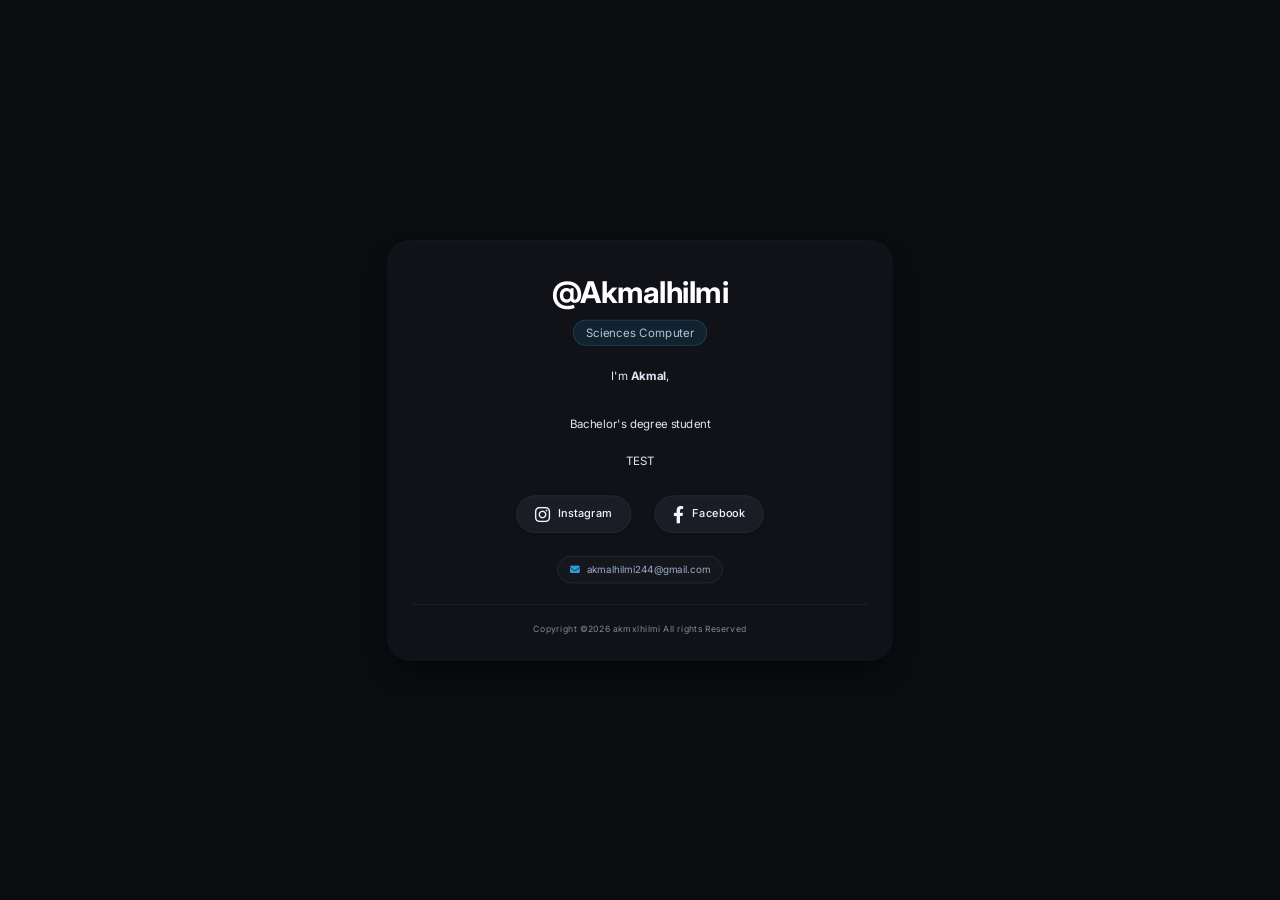
==== index.html @ 811569cd "div formatting" ====
<!DOCTYPE html>
<html lang="en">
<head>
  <meta charset="UTF-8">
  <meta name="viewport" content="width=device-width, initial-scale=1.0, viewport-fit=cover">
  <meta name="description" content="Akmalhilmi — personal introduction website. Futuristic minimalist design.">
  <title>Akmalhilmi | intro</title>
  <!-- Google Fonts + modern font stack -->
  <link href="https://fonts.googleapis.com/css2?family=Inter:opsz,wght@14..32,300;14..32,400;14..32,500;14..32,600;14..32,700&display=swap" rel="stylesheet">
  <!-- Font Awesome 6 (brand icons) -->
  <link rel="stylesheet" href="https://cdnjs.cloudflare.com/ajax/libs/font-awesome/6.0.0-beta3/css/all.min.css">
  <!-- external stylesheet -->
  <link rel="stylesheet" href="style.css">
</head>
<body>
  <main class="wrapper">
    <div class="intro-card">
      <!-- name and tagline -->
      <h1 class="fullname">@Akmalhilmi</h1>
      <p class="tagline">Sciences Computer</p>
      
      <!-- introduction bio (personal & authentic) -->
      <div class="bio">
        <p>
          I'm <strong>Akmal</strong>,
        </p>
        <p class="second-paragraph">
          <br> Bachelor's degree student<br>
          <br> TEST
        </p>
      </div>
      
      <!-- social logos: Instagram + Facebook (exact required links) -->
      <div class="social-links" aria-label="Social media profiles">
        <!-- Instagram logo -> https://www.instagram.com/akmxlhilmi/ -->
        <a href="https://www.instagram.com/akmxlhilmi/" 
           target="_blank" 
           rel="noopener noreferrer" 
           class="social-icon instagram-icon" 
           aria-label="Instagram profile (opens new tab)">
          <i class="fab fa-instagram"></i>
          <span class="icon-label">Instagram</span>
        </a>
        
        <!-- Facebook logo -> https://www.facebook.com/MuhdAkm4/ -->
        <a href="https://www.facebook.com/MuhdAkm4/" 
           target="_blank" 
           rel="noopener noreferrer" 
           class="social-icon facebook-icon" 
           aria-label="Facebook profile (opens new tab)">
          <i class="fab fa-facebook-f"></i>
          <span class="icon-label">Facebook</span>
        </a>
      </div>

      <!-- <div class="quick-links" aria-label="Website pages">
        <a href="calendar.html"
           class="page-link calendar-link"
           aria-label="Open shared calendar">
          <i class="fas fa-calendar-alt"></i>
          <span class="icon-label">Open Calendar</span>
        </a>
      </div> -->
      
      <!-- subtle email hint (optional, adds realism) -->
      <div class="contact-note">
        <i class="fas fa-envelope"></i>
        <span>akmalhilmi244@gmail.com</span>
      </div>
      
      <!-- footer / signature line with futuristic vibe -->
      <div class="footer-note">
        <span>Copyright ©2026 akmxlhilmi All rights Reserved</span>
      </div>
    </div>
  </main>
</body>
</html>
---- style.css ----
/* ----------------------------------------------
   RESET & GLOBAL (futuristic minimalist)
   no gradients — only solid colors, clean edges
---------------------------------------------- */
* {
  margin: 0;
  padding: 0;
  box-sizing: border-box;
}

body {
  background: #0b0c10;        /* deep dark solid background */
  font-family: 'Inter', system-ui, -apple-system, 'Segoe UI', Roboto, sans-serif;
  color: #eef4ff;
  line-height: 1.5;
  min-height: 100vh;
  height: 100vh;
  display: flex;
  align-items: center;
  justify-content: center;
  padding: 1.5rem;
  overflow: hidden;
}

.wrapper {
  width: 100%;
  max-width: 700px;
  margin: 0 auto;
  transform: scale(0.72);
  transform-origin: center center;
}

/* intro card – solid, sharp, minimalistic with subtle futuristic border */
.intro-card {
  background: #111217;          /* solid dark card, no gradient */
  border-radius: 2rem;
  padding: 2.5rem 2rem 2.2rem;
  text-align: center;
  box-shadow: 0 20px 35px -12px rgba(0, 0, 0, 0.6), 0 0 0 1px rgba(45, 156, 219, 0.12);
  transition: transform 0.2s ease, box-shadow 0.2s ease;
}

.intro-card:hover {
  transform: translateY(-4px);
  box-shadow: 0 28px 40px -14px rgba(0, 0, 0, 0.7), 0 0 0 1px rgba(45, 156, 219, 0.25);
}

/* avatar (initials) – clean, solid accent */
.avatar {
  width: 80px;
  height: 80px;
  background: #2d9cdb;         /* solid electric blue, no gradient */
  border-radius: 50%;
  display: flex;
  align-items: center;
  justify-content: center;
  margin: 0 auto 1.5rem auto;
  box-shadow: 0 8px 16px -6px rgba(0, 0, 0, 0.3);
  transition: all 0.2s;
}

.avatar span {
  font-size: 2.2rem;
  font-weight: 600;
  letter-spacing: 1px;
  color: #ffffff;
  text-shadow: none;
}

.avatar:hover {
  background: #3b8fc2;
  transform: scale(0.98);
}

/* name styling – crisp, modern */
.fullname {
  font-size: 2.6rem;
  font-weight: 700;
  text-align: center;
  letter-spacing: -0.02em;
  margin-bottom: 0.5rem;
  color: #ffffff;
  word-break: keep-all;
}

.tagline {
  text-align: center;
  font-size: 1rem;
  font-weight: 400;
  color: #b0c4de;
  background: rgba(45, 156, 219, 0.12);
  display: inline-block;
  width: auto;
  margin: 0 auto 1.8rem auto;
  padding: 0.3rem 1rem;
  border-radius: 60px;
  letter-spacing: 0.3px;
  backdrop-filter: none; /* solid background, no gradient */
  border: 0.5px solid rgba(45, 156, 219, 0.3);
}

/* bio paragraphs – clean, readable, minimalist */
.bio {
  text-align: center;
  margin-bottom: 2.2rem;
}

.bio p {
  font-size: 1rem;
  font-weight: 400;
  color: #dfe7f5;
  margin-bottom: 1rem;
  line-height: 1.6;
}

.second-paragraph {
  margin-bottom: 0;
}

/* social links container – flex, spacious */
.social-links {
  display: flex;
  justify-content: center;
  gap: 2rem;
  margin-bottom: 2rem;
  flex-wrap: wrap;
}

.quick-links {
  display: flex;
  justify-content: center;
  margin-bottom: 1.5rem;
}

/* each icon button – minimalist but futuristic hover */
.social-icon {
  display: inline-flex;
  align-items: center;
  gap: 0.7rem;
  background: #1a1d26;
  padding: 0.8rem 1.6rem;
  border-radius: 60px;
  text-decoration: none;
  color: #f0f6ff;
  font-weight: 500;
  font-size: 1.05rem;
  transition: all 0.25s ease;
  border: 1px solid #2a2e3a;
  box-shadow: 0 2px 5px rgba(0, 0, 0, 0.2);
}

.social-icon i {
  font-size: 1.5rem;
  transition: transform 0.2s;
}

.page-link {
  display: inline-flex;
  align-items: center;
  justify-content: center;
  gap: 0.7rem;
  background: #132033;
  padding: 0.85rem 1.7rem;
  border-radius: 60px;
  text-decoration: none;
  color: #f0f6ff;
  font-weight: 600;
  font-size: 1rem;
  transition: all 0.25s ease;
  border: 1px solid rgba(45, 156, 219, 0.35);
  box-shadow: 0 8px 18px -10px rgba(45, 156, 219, 0.55);
}

.page-link i {
  font-size: 1.2rem;
  transition: transform 0.2s ease;
}

.icon-label {
  font-size: 0.95rem;
  letter-spacing: 0.3px;
}

/* Instagram specific hovers (solid brand color without gradient) */
.instagram-icon:hover {
  background: #e4405f;
  border-color: #e4405f;
  color: white;
  transform: translateY(-3px);
  box-shadow: 0 8px 18px -6px rgba(228, 64, 95, 0.4);
}

/* Facebook specific hover */
.facebook-icon:hover {
  background: #1877f2;
  border-color: #1877f2;
  color: white;
  transform: translateY(-3px);
  box-shadow: 0 8px 18px -6px rgba(24, 119, 242, 0.4);
}

.social-icon:hover i {
  transform: scale(1.08);
}

.calendar-link:hover {
  background: #1d3557;
  border-color: #2d9cdb;
  transform: translateY(-3px);
  box-shadow: 0 14px 22px -12px rgba(45, 156, 219, 0.65);
}

.page-link:hover i {
  transform: scale(1.08);
}

/* contact note – minimal subtle */
.contact-note {
  display: flex;
  align-items: center;
  justify-content: center;
  gap: 0.6rem;
  margin: 1.5rem 0 1rem;
  font-size: 0.85rem;
  color: #9aaec9;
  background: rgba(255, 255, 255, 0.02);
  padding: 0.5rem 1rem;
  border-radius: 40px;
  width: fit-content;
  margin-left: auto;
  margin-right: auto;
  border: 0.5px solid #2a2e3a;
}

.contact-note i {
  font-size: 0.85rem;
  color: #2d9cdb;
}

/* footer note – minimalist, futuristic decorative line */
.footer-note {
  text-align: center;
  margin-top: 1.8rem;
  font-size: 0.75rem;
  letter-spacing: 0.5px;
  color: #7c8aa0;
  border-top: 1px solid #21242e;
  padding-top: 1.5rem;
  font-weight: 400;
}

/* responsive adjustments */
@media (max-width: 550px) {
  body {
    min-height: 100svh;
    height: 100svh;
    padding: 0.55rem;
    overflow: hidden;
  }

  .wrapper {
    max-width: 100%;
    height: 100%;
    display: flex;
    align-items: center;
    transform: scale(0.936);
    transform-origin: center center;
  }

  .intro-card {
    width: 100%;
    max-height: calc(100svh - 1.1rem);
    overflow: hidden;
    border-radius: 1.3rem;
    padding: 1rem 0.9rem;
  }

  .fullname {
    font-size: clamp(1.35rem, 6vw, 1.55rem);
    line-height: 1.2;
    margin-bottom: 0.35rem;
  }

  .tagline {
    font-size: clamp(0.72rem, 3.2vw, 0.82rem);
    padding: 0.2rem 0.6rem;
    margin-bottom: 0.8rem;
  }

  .bio {
    margin-bottom: 0.8rem;
  }

  .bio p {
    font-size: clamp(0.76rem, 3.5vw, 0.86rem);
    line-height: 1.4;
    margin-bottom: 0.6rem;
  }

  .social-links {
    gap: 0.8rem;
    margin-bottom: 0.8rem;
  }

  .quick-links {
    margin-bottom: 0.8rem;
  }

  .social-icon {
    width: 100%;
    justify-content: center;
    padding: 0.5rem 0.7rem;
    gap: 0.5rem;
    font-size: 0.85rem;
  }

  .social-icon i {
    font-size: 1.1rem;
  }

  .icon-label {
    font-size: 0.8rem;
  }

  .page-link {
    width: 100%;
    padding: 0.6rem 0.8rem;
    font-size: 0.85rem;
  }

  .page-link i {
    font-size: 1rem;
  }

  .avatar {
    width: 52px;
    height: 52px;
    margin-bottom: 0.6rem;
  }

  .avatar span {
    font-size: 1.2rem;
  }

  .contact-note {
    font-size: 0.7rem;
    padding: 0.35rem 0.55rem;
    margin: 0.6rem auto 0.5rem;
  }

  .footer-note {
    margin-top: 0.6rem;
    padding-top: 0.7rem;
    font-size: 0.62rem;
  }
}

/* accessibility & focus outlines – always clean */
.social-icon:focus-visible {
  outline: 2px solid #2d9cdb;
  outline-offset: 3px;
  border-radius: 60px;
}

.page-link:focus-visible {
  outline: 2px solid #2d9cdb;
  outline-offset: 3px;
  border-radius: 60px;
}

/* no gradients anywhere — fully solid color palette */
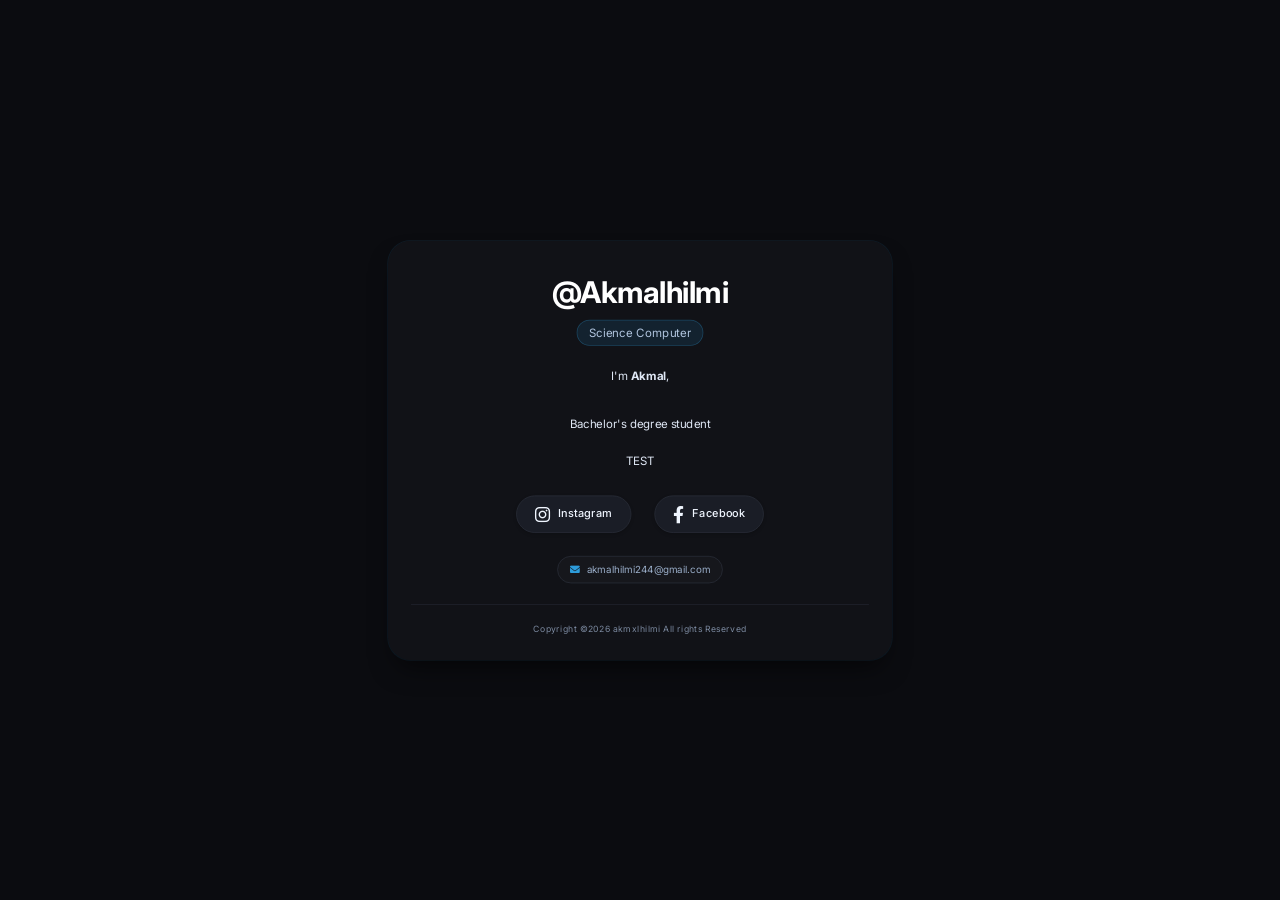
==== commit 5779d78e: "none" ====
--- a/index.html
+++ b/index.html
@@ -17,7 +17,7 @@
     <div class="intro-card">
       <!-- name and tagline -->
       <h1 class="fullname">@Akmalhilmi</h1>
-      <p class="tagline">Sciences Computer</p>
+      <p class="tagline">Science Computer</p>
       
       <!-- introduction bio (personal & authentic) -->
       <div class="bio">
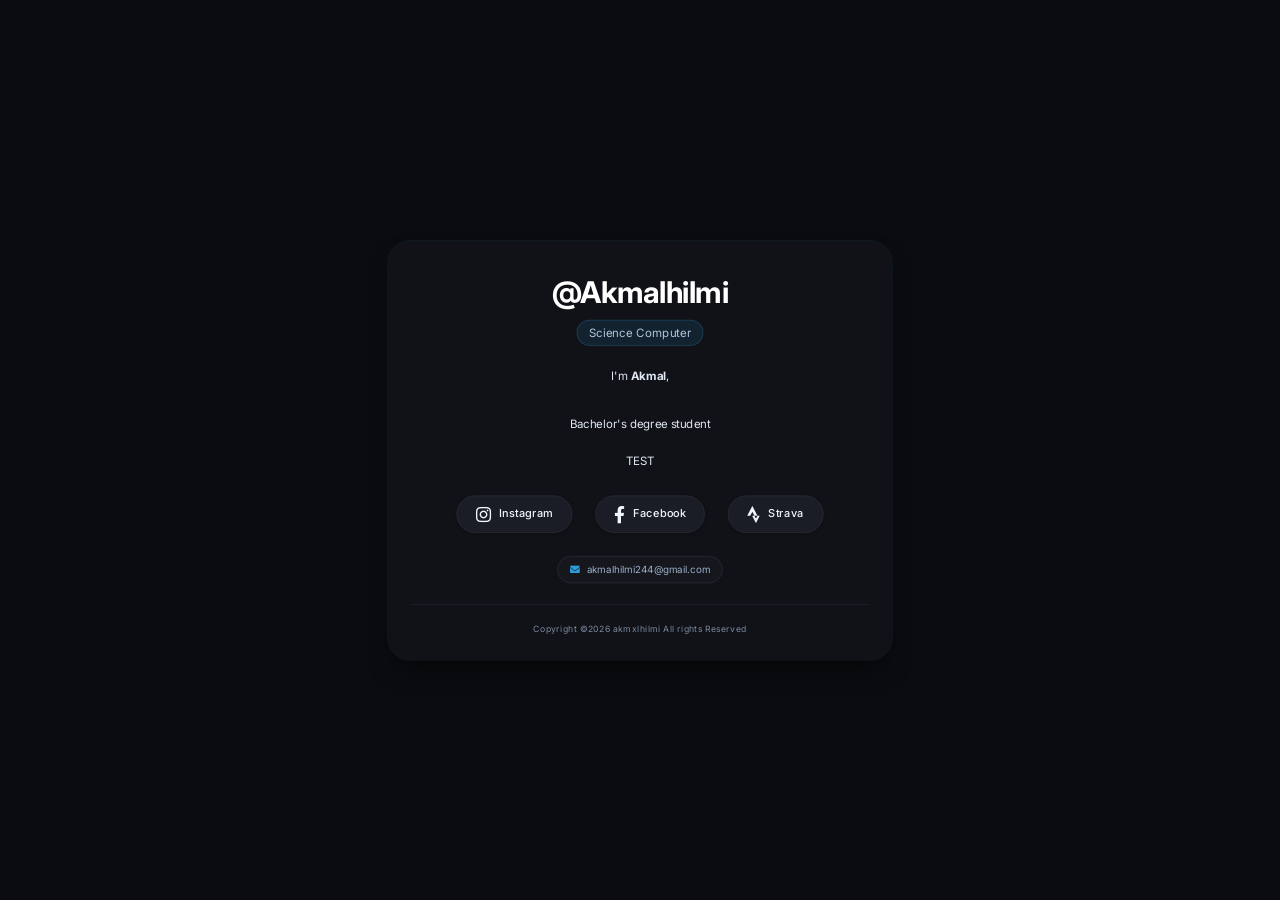
==== commit 24603b3c: "init" ====
--- a/index.html
+++ b/index.html
@@ -30,7 +30,7 @@
         </p>
       </div>
       
-      <!-- social logos: Instagram + Facebook (exact required links) -->
+      <!-- social logos: Instagram + Facebook + Strava (exact required links) -->
       <div class="social-links" aria-label="Social media profiles">
         <!-- Instagram logo -> https://www.instagram.com/akmxlhilmi/ -->
         <a href="https://www.instagram.com/akmxlhilmi/" 
@@ -50,6 +50,16 @@
            aria-label="Facebook profile (opens new tab)">
           <i class="fab fa-facebook-f"></i>
           <span class="icon-label">Facebook</span>
+        </a>
+
+        <!-- Strava logo -> https://strava.app.link/wv0MwnHp2Vb -->
+        <a href="https://strava.app.link/wv0MwnHp2Vb" 
+           target="_blank" 
+           rel="noopener noreferrer" 
+           class="social-icon strava-icon" 
+           aria-label="Strava profile (opens new tab)">
+          <i class="fab fa-strava"></i>
+          <span class="icon-label">Strava</span>
         </a>
       </div>
 
--- a/style.css
+++ b/style.css
@@ -197,6 +197,15 @@
   color: white;
   transform: translateY(-3px);
   box-shadow: 0 8px 18px -6px rgba(24, 119, 242, 0.4);
+}
+
+/* Strava specific hover */
+.strava-icon:hover {
+  background: #fc4c02;
+  border-color: #fc4c02;
+  color: white;
+  transform: translateY(-3px);
+  box-shadow: 0 8px 18px -6px rgba(252, 76, 2, 0.4);
 }
 
 .social-icon:hover i {
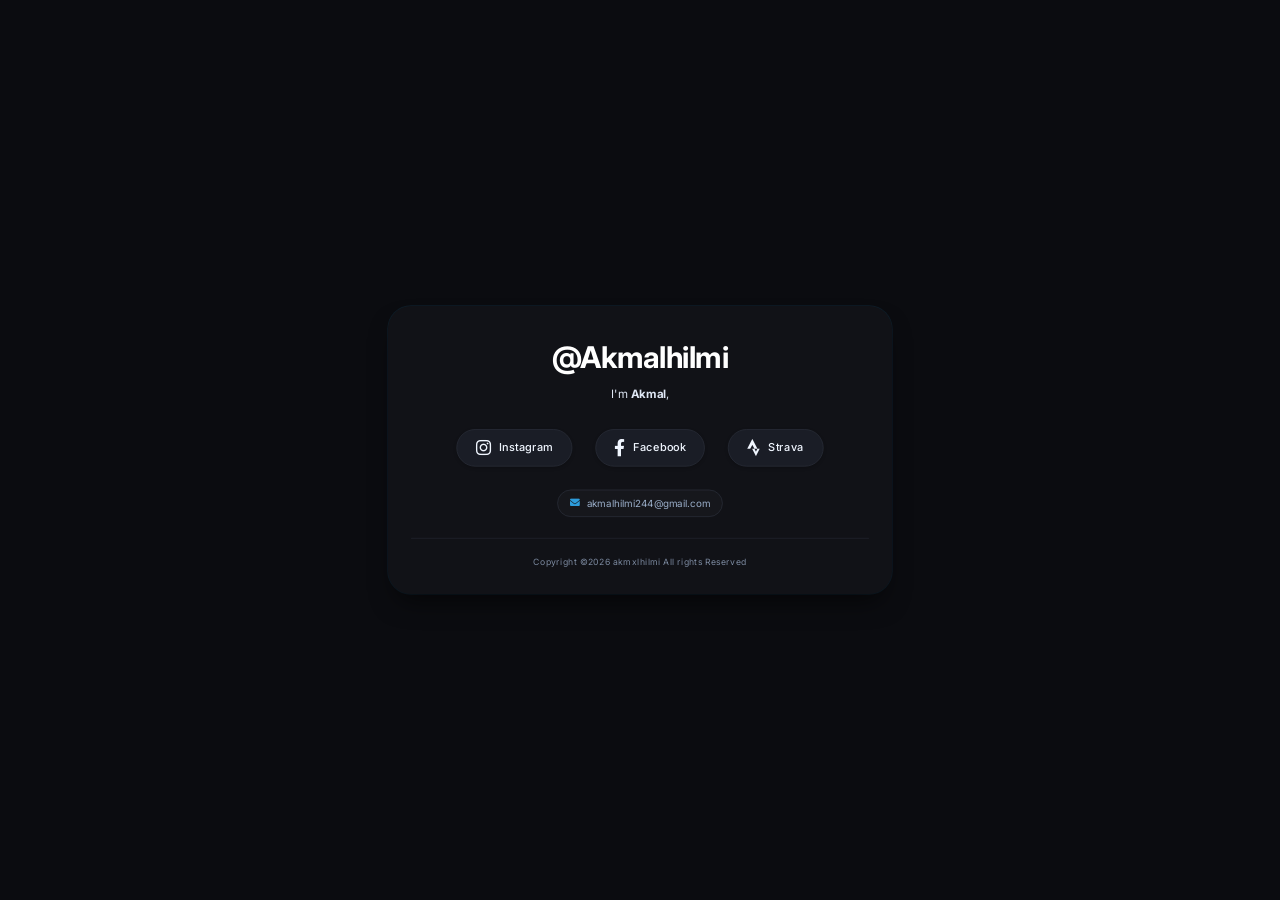
==== commit ba2e70ee: "Comment out tagline and second paragraph Comment out tagline and second paragraph sections in index." ====
--- a/index.html
+++ b/index.html
@@ -17,17 +17,17 @@
     <div class="intro-card">
       <!-- name and tagline -->
       <h1 class="fullname">@Akmalhilmi</h1>
-      <p class="tagline">Science Computer</p>
+      <!-- <p class="tagline">Science Computer</p> -->
       
       <!-- introduction bio (personal & authentic) -->
       <div class="bio">
         <p>
           I'm <strong>Akmal</strong>,
         </p>
-        <p class="second-paragraph">
+        <!-- <p class="second-paragraph">
           <br> Bachelor's degree student<br>
           <br> TEST
-        </p>
+        </p> -->
       </div>
       
       <!-- social logos: Instagram + Facebook + Strava (exact required links) -->
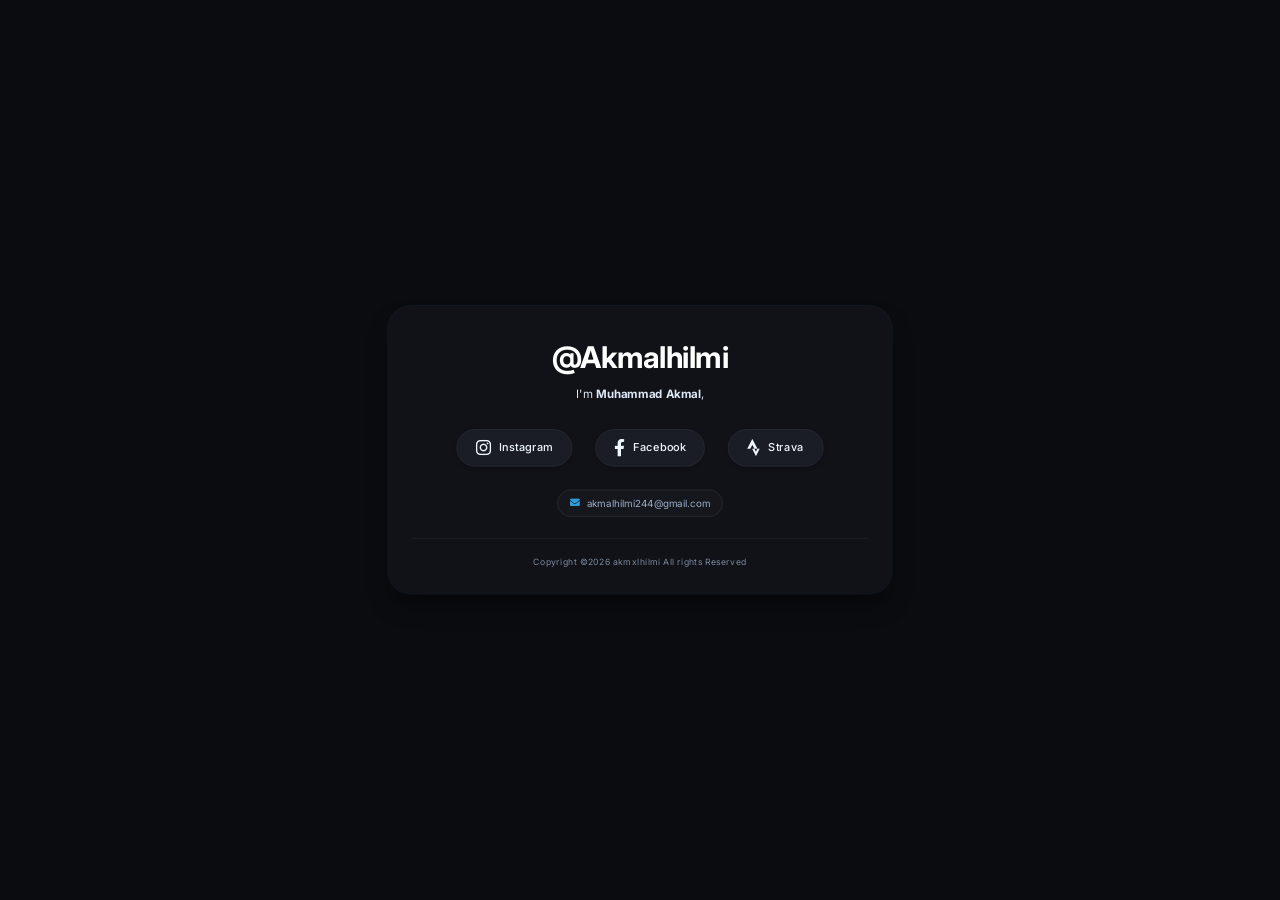
==== commit b5ae7346: "Update name in bio from 'Akmal' to 'Muhammad Akmal'" ====
--- a/index.html
+++ b/index.html
@@ -22,7 +22,7 @@
       <!-- introduction bio (personal & authentic) -->
       <div class="bio">
         <p>
-          I'm <strong>Akmal</strong>,
+          I'm <strong> Muhammad Akmal</strong>,
         </p>
         <!-- <p class="second-paragraph">
           <br> Bachelor's degree student<br>
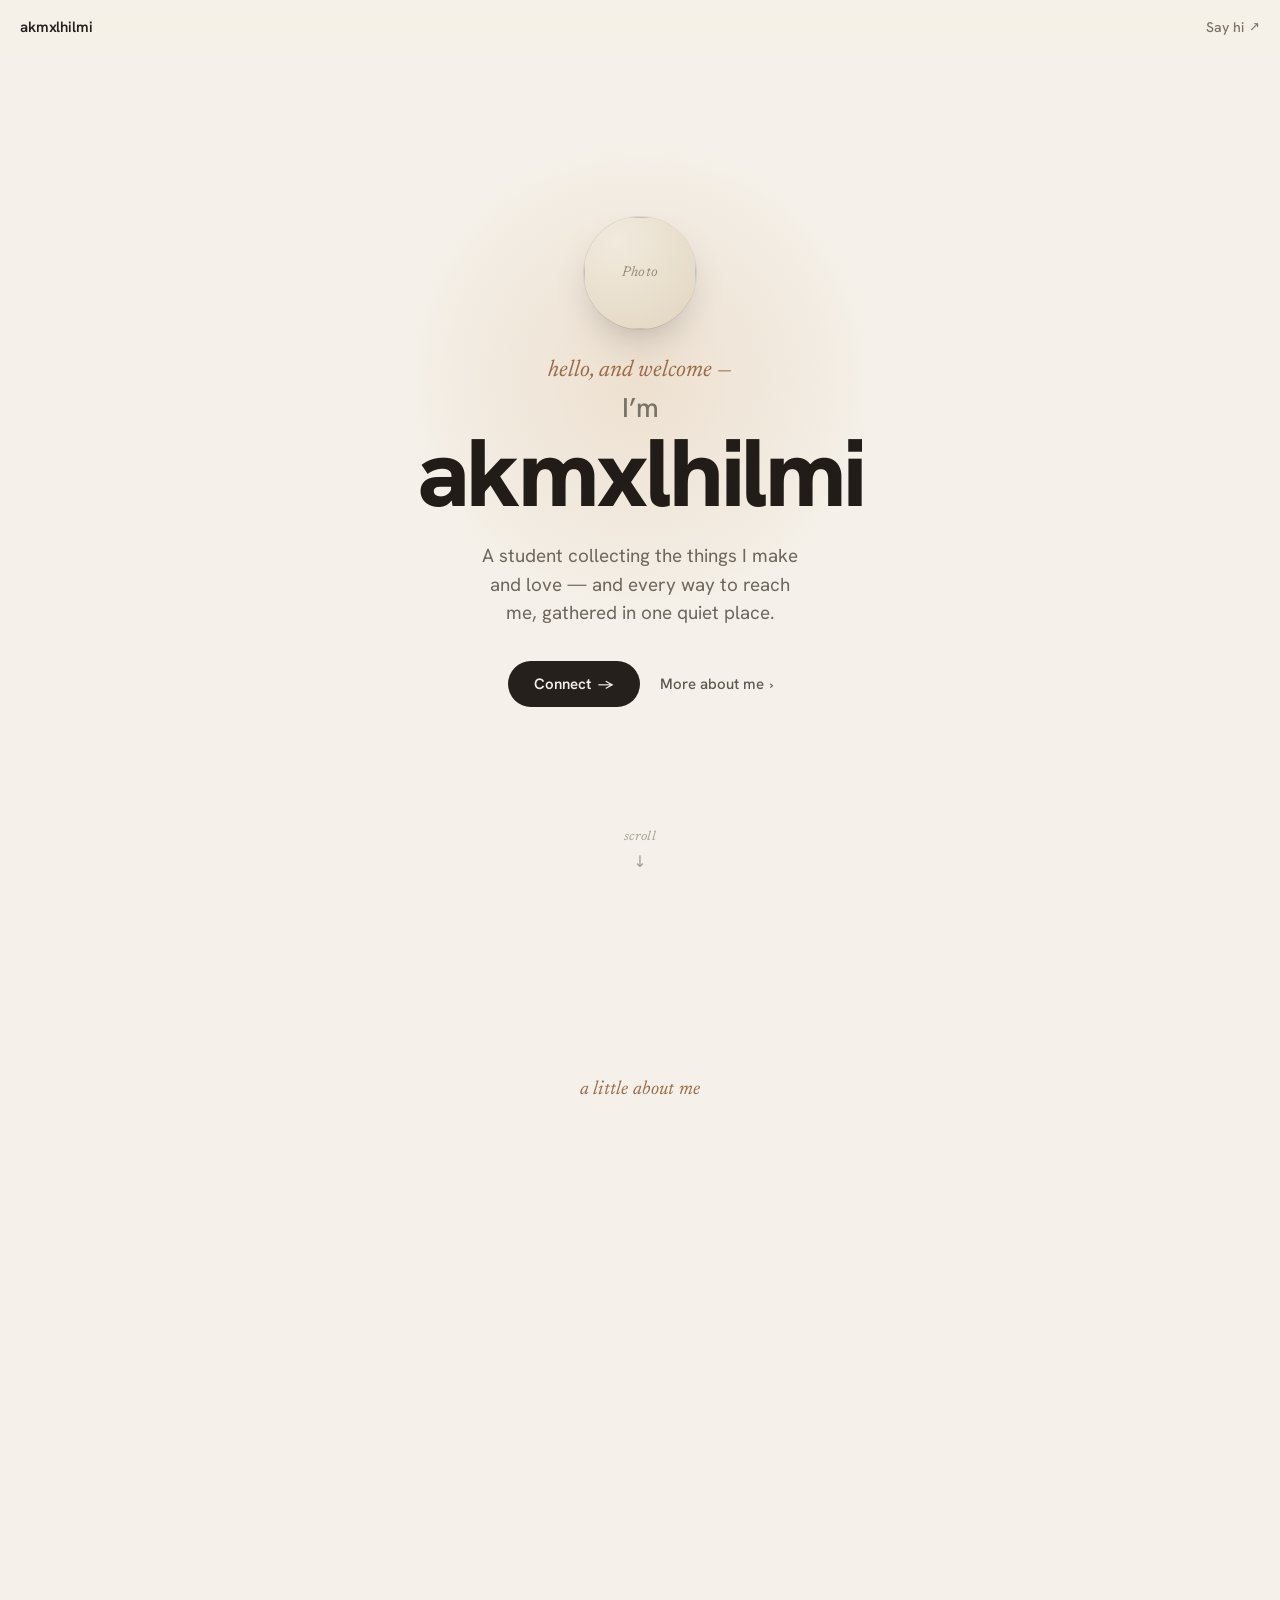
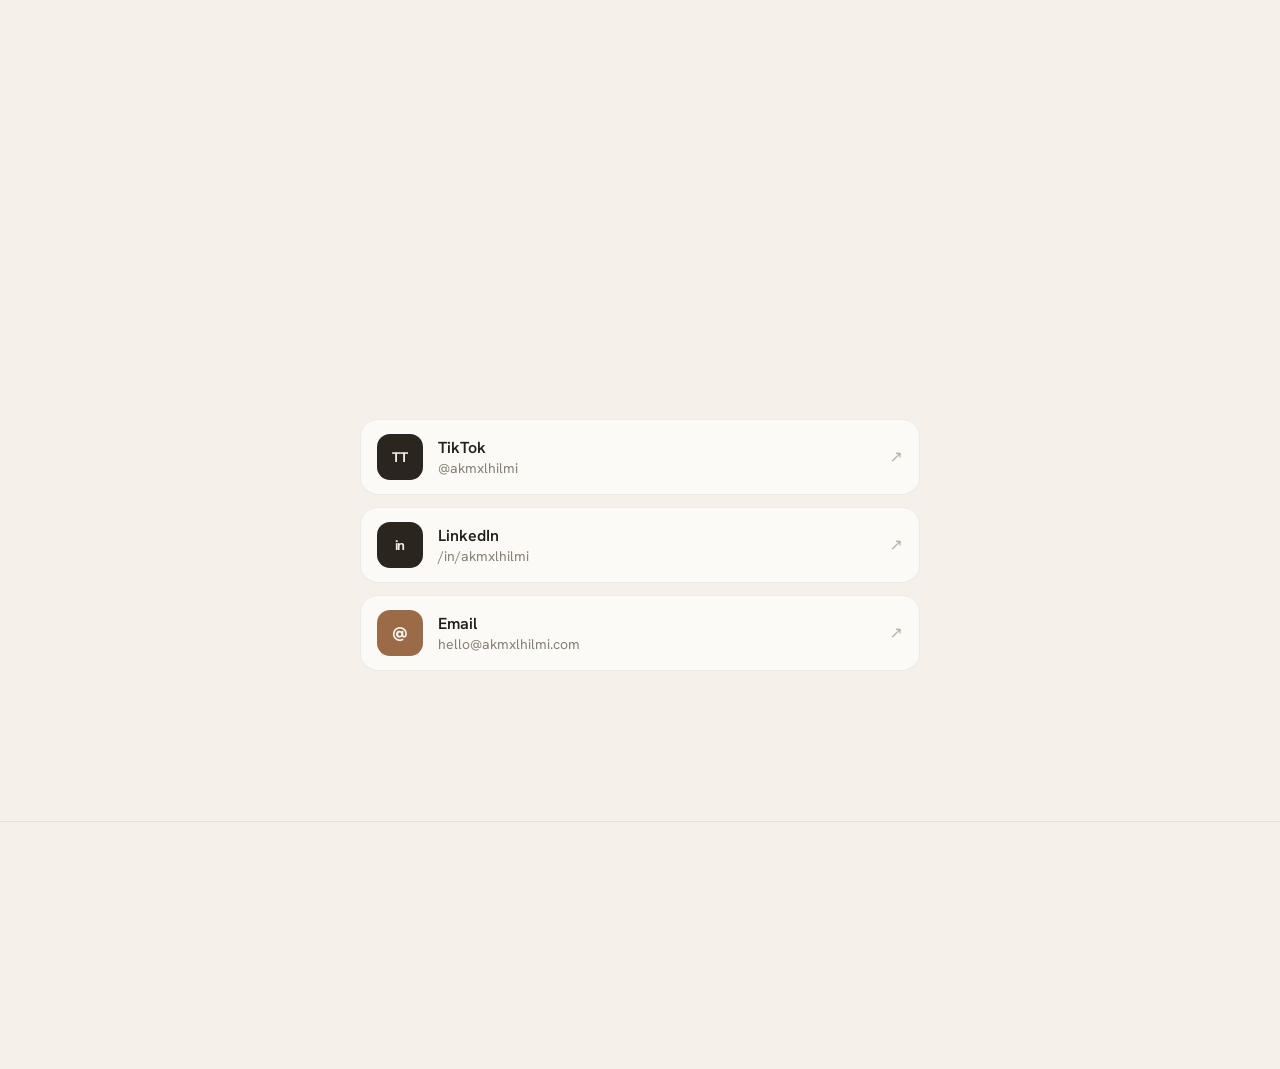
==== commit 41b9e13c: "update" ====
--- a/index.html
+++ b/index.html
@@ -1,88 +1,172 @@
 <!DOCTYPE html>
 <html lang="en">
 <head>
-  <meta charset="UTF-8">
-  <meta name="viewport" content="width=device-width, initial-scale=1.0, viewport-fit=cover">
-  <meta name="description" content="Akmalhilmi — personal introduction website. Futuristic minimalist design.">
-  <title>Akmalhilmi | intro</title>
-  <!-- Google Fonts + modern font stack -->
-  <link href="https://fonts.googleapis.com/css2?family=Inter:opsz,wght@14..32,300;14..32,400;14..32,500;14..32,600;14..32,700&display=swap" rel="stylesheet">
-  <!-- Font Awesome 6 (brand icons) -->
-  <link rel="stylesheet" href="https://cdnjs.cloudflare.com/ajax/libs/font-awesome/6.0.0-beta3/css/all.min.css">
-  <!-- external stylesheet -->
-  <link rel="stylesheet" href="style.css">
+  <meta charset="utf-8">
+  <meta name="viewport" content="width=device-width, initial-scale=1">
+  <title>akmxlhilmi — student, maker, say hi</title>
+  <meta name="description" content="A warm little corner of the internet for akmxlhilmi — a student collecting the things I make and love, and every way to reach me, gathered in one quiet place.">
+  <meta name="theme-color" content="#F5F1EA">
+
+  <!-- Open Graph -->
+  <meta property="og:type" content="website">
+  <meta property="og:title" content="akmxlhilmi">
+  <meta property="og:description" content="A student collecting the things I make and love — and every way to reach me, gathered in one quiet place.">
+
+  <link rel="icon" href="data:image/svg+xml,%3Csvg xmlns='http://www.w3.org/2000/svg' viewBox='0 0 64 64'%3E%3Crect width='64' height='64' rx='14' fill='%23F5F1EA'/%3E%3Ctext x='50%25' y='52%25' dominant-baseline='middle' text-anchor='middle' font-family='Georgia,serif' font-size='40' font-weight='700' fill='%23241F1A'%3Ea.%3C/text%3E%3C/svg%3E">
+
+  <link rel="preconnect" href="https://fonts.googleapis.com">
+  <link rel="preconnect" href="https://fonts.gstatic.com" crossorigin>
+  <link href="https://fonts.googleapis.com/css2?family=Hanken+Grotesk:wght@400;500;600;700;800&family=Newsreader:ital,opsz,wght@1,6..72,400;1,6..72,500&display=swap" rel="stylesheet">
+
+  <link rel="stylesheet" href="styles.css">
 </head>
 <body>
-  <main class="wrapper">
-    <div class="intro-card">
-      <!-- name and tagline -->
-      <h1 class="fullname">@Akmalhilmi</h1>
-      <!-- <p class="tagline">Science Computer</p> -->
-      
-      <!-- introduction bio (personal & authentic) -->
-      <div class="bio">
-        <p>
-          I'm <strong> Muhammad Akmal</strong>,
-        </p>
-        <!-- <p class="second-paragraph">
-          <br> Bachelor's degree student<br>
-          <br> TEST
-        </p> -->
-      </div>
-      
-      <!-- social logos: Instagram + Facebook + Strava (exact required links) -->
-      <div class="social-links" aria-label="Social media profiles">
-        <!-- Instagram logo -> https://www.instagram.com/akmxlhilmi/ -->
-        <a href="https://www.instagram.com/akmxlhilmi/" 
-           target="_blank" 
-           rel="noopener noreferrer" 
-           class="social-icon instagram-icon" 
-           aria-label="Instagram profile (opens new tab)">
-          <i class="fab fa-instagram"></i>
-          <span class="icon-label">Instagram</span>
-        </a>
-        
-        <!-- Facebook logo -> https://www.facebook.com/MuhdAkm4/ -->
-        <a href="https://www.facebook.com/MuhdAkm4/" 
-           target="_blank" 
-           rel="noopener noreferrer" 
-           class="social-icon facebook-icon" 
-           aria-label="Facebook profile (opens new tab)">
-          <i class="fab fa-facebook-f"></i>
-          <span class="icon-label">Facebook</span>
-        </a>
 
-        <!-- Strava logo -> https://strava.app.link/wv0MwnHp2Vb -->
-        <a href="https://strava.app.link/wv0MwnHp2Vb" 
-           target="_blank" 
-           rel="noopener noreferrer" 
-           class="social-icon strava-icon" 
-           aria-label="Strava profile (opens new tab)">
-          <i class="fab fa-strava"></i>
-          <span class="icon-label">Strava</span>
-        </a>
+  <!-- ─────────────────────────  NAV  ───────────────────────── -->
+  <nav id="site-nav" aria-label="Primary">
+    <a class="nav-brand" href="#top">akmxlhilmi</a>
+    <a class="nav-hi" href="#connect">Say hi <span aria-hidden="true">&#8599;</span></a>
+  </nav>
+
+  <main id="site-root">
+
+    <!-- ─────────────────────────  HERO  ───────────────────────── -->
+    <section id="top" class="hero">
+      <div id="hero-glow" class="hero-glow" aria-hidden="true"></div>
+
+      <div class="hero-inner">
+        <div class="reveal hero-photo-wrap" style="--delay:0ms">
+          <div class="hero-photo-ring">
+            <div id="me-photo" class="photo-slot" role="button" tabindex="0"
+                 aria-label="Profile photo. Click or drop an image to set your own.">
+              <img class="photo-slot__img" alt="" hidden>
+              <span class="photo-slot__cap">Photo</span>
+            </div>
+          </div>
+        </div>
+
+        <div class="reveal hero-greeting" style="--delay:90ms">hello, and welcome &mdash;</div>
+
+        <h1 class="reveal hero-title" style="--delay:160ms">
+          <span class="hero-title__im">I&rsquo;m</span>
+          <span class="hero-title__name">akmxlhilmi</span>
+        </h1>
+
+        <p class="reveal hero-lede" style="--delay:250ms">A student collecting the things I make and love &mdash; and every way to reach me, gathered in one quiet place.</p>
+
+        <div class="reveal hero-actions" style="--delay:340ms">
+          <a class="btn-primary" href="#connect">Connect <span aria-hidden="true">&#8594;</span></a>
+          <a class="btn-text" href="#about">More about me <span aria-hidden="true">&#8250;</span></a>
+        </div>
       </div>
 
-      <!-- <div class="quick-links" aria-label="Website pages">
-        <a href="calendar.html"
-           class="page-link calendar-link"
-           aria-label="Open shared calendar">
-          <i class="fas fa-calendar-alt"></i>
-          <span class="icon-label">Open Calendar</span>
-        </a>
-      </div> -->
-      
-      <!-- subtle email hint (optional, adds realism) -->
-      <div class="contact-note">
-        <i class="fas fa-envelope"></i>
-        <span>akmalhilmi244@gmail.com</span>
+      <div id="scroll-cue" class="scroll-cue" aria-hidden="true">
+        <span class="scroll-cue__word">scroll</span>
+        <span class="scroll-cue__arrow">&#8595;</span>
       </div>
-      
-      <!-- footer / signature line with futuristic vibe -->
-      <div class="footer-note">
-        <span>Copyright ©2026 akmxlhilmi All rights Reserved</span>
+    </section>
+
+    <!-- ─────────────────────────  ABOUT  ───────────────────────── -->
+    <section id="about" class="about">
+      <div class="about-inner">
+        <div class="reveal about-eyebrow" style="--delay:0ms">a little about me</div>
+        <p class="reveal about-statement" style="--delay:120ms">I&rsquo;m a student, figuring things out one project at a time. This little corner of the internet holds what I&rsquo;m <em>making</em>, the things I&rsquo;m <em>curious</em> about, and the easiest ways to <em>say hello</em>.</p>
       </div>
-    </div>
+    </section>
+
+    <!-- ─────────────────────────  CONNECT  ───────────────────────── -->
+    <section id="connect" class="connect">
+      <div class="connect-inner">
+        <div class="reveal connect-eyebrow" style="--delay:0ms">stay in touch</div>
+        <h2 class="reveal connect-title" style="--delay:80ms">Let&rsquo;s connect.</h2>
+        <p class="reveal connect-sub" style="--delay:150ms">Find me across the web &mdash; tap any to open.</p>
+
+        <div class="connect-list">
+
+          <div class="reveal" style="--delay:0ms">
+            <a class="link-row" href="https://instagram.com/akmxlhilmi" target="_blank" rel="noopener">
+              <span class="link-row__tile">IG</span>
+              <span class="link-row__body">
+                <span class="link-row__label">Instagram</span>
+                <span class="link-row__handle">@akmxlhilmi</span>
+              </span>
+              <span class="link-row__arrow" aria-hidden="true">&#8599;</span>
+            </a>
+          </div>
+
+          <div class="reveal" style="--delay:60ms">
+            <a class="link-row" href="https://x.com/akmxlhilmi" target="_blank" rel="noopener">
+              <span class="link-row__tile">X</span>
+              <span class="link-row__body">
+                <span class="link-row__label">X</span>
+                <span class="link-row__handle">@akmxlhilmi</span>
+              </span>
+              <span class="link-row__arrow" aria-hidden="true">&#8599;</span>
+            </a>
+          </div>
+
+          <div class="reveal" style="--delay:120ms">
+            <a class="link-row" href="https://github.com/akmxlhilmi" target="_blank" rel="noopener">
+              <span class="link-row__tile">GH</span>
+              <span class="link-row__body">
+                <span class="link-row__label">GitHub</span>
+                <span class="link-row__handle">@akmxlhilmi</span>
+              </span>
+              <span class="link-row__arrow" aria-hidden="true">&#8599;</span>
+            </a>
+          </div>
+
+          <div class="reveal" style="--delay:180ms">
+            <a class="link-row" href="https://www.tiktok.com/@akmxlhilmi" target="_blank" rel="noopener">
+              <span class="link-row__tile">TT</span>
+              <span class="link-row__body">
+                <span class="link-row__label">TikTok</span>
+                <span class="link-row__handle">@akmxlhilmi</span>
+              </span>
+              <span class="link-row__arrow" aria-hidden="true">&#8599;</span>
+            </a>
+          </div>
+
+          <div class="reveal" style="--delay:240ms">
+            <a class="link-row" href="https://linkedin.com/in/akmxlhilmi" target="_blank" rel="noopener">
+              <span class="link-row__tile link-row__tile--in">in</span>
+              <span class="link-row__body">
+                <span class="link-row__label">LinkedIn</span>
+                <span class="link-row__handle">/in/akmxlhilmi</span>
+              </span>
+              <span class="link-row__arrow" aria-hidden="true">&#8599;</span>
+            </a>
+          </div>
+
+          <div class="reveal" style="--delay:300ms">
+            <a class="link-row" href="mailto:hello@akmxlhilmi.com">
+              <span class="link-row__tile link-row__tile--accent">@</span>
+              <span class="link-row__body">
+                <span class="link-row__label">Email</span>
+                <span class="link-row__handle">hello@akmxlhilmi.com</span>
+              </span>
+              <span class="link-row__arrow" aria-hidden="true">&#8599;</span>
+            </a>
+          </div>
+
+        </div>
+      </div>
+    </section>
+
+    <!-- ─────────────────────────  FOOTER  ───────────────────────── -->
+    <footer class="site-footer">
+      <div class="reveal footer-mark" style="--delay:0ms">a.</div>
+      <div class="reveal footer-thanks" style="--delay:80ms">thanks for stopping by.</div>
+      <div class="reveal footer-meta" style="--delay:150ms">
+        <span>&copy; 2026 akmxlhilmi</span>
+        <span class="footer-meta__dot">&middot;</span>
+        <span>made with care</span>
+      </div>
+      <a class="reveal footer-top" href="#top" style="--delay:210ms">Back to top <span aria-hidden="true">&#8593;</span></a>
+    </footer>
+
   </main>
+
+  <script src="script.js"></script>
 </body>
 </html>
--- a/styles.css
+++ b/styles.css
@@ -0,0 +1,454 @@
+/* ============================================================
+   akmxlhilmi — personal link hub
+   Apple-inspired, but warmer. Warm off-white + soft ink.
+   ============================================================ */
+
+:root {
+  --bg:        #F5F1EA;   /* warm off-white            */
+  --ink:       #25201B;   /* soft warm ink             */
+  --accent:    #9B6B47;   /* warm terracotta accent    */
+  --reveal-y:  22px;      /* reveal travel distance    */
+}
+
+* { box-sizing: border-box; }
+
+html { scroll-behavior: smooth; }
+
+body {
+  margin: 0;
+  background: var(--bg);
+  color: var(--ink);
+  font-family: 'Hanken Grotesk', system-ui, sans-serif;
+  -webkit-font-smoothing: antialiased;
+  text-rendering: optimizeLegibility;
+  overflow-x: hidden;
+}
+
+#site-root { position: relative; width: 100%; overflow-x: hidden; background: var(--bg); }
+
+::selection { background: rgba(176, 118, 74, 0.18); }
+
+a { color: inherit; }
+
+/* ----------------------------------------------------------------
+   Keyframes
+   ---------------------------------------------------------------- */
+@keyframes cueBob   { 0%, 100% { transform: translateY(0); }            50% { transform: translateY(7px); } }
+@keyframes glowDrift{ 0%, 100% { transform: translate(-50%, -50%) scale(1); } 50% { transform: translate(-50%, -54%) scale(1.06); } }
+@keyframes revealUp { from { opacity: 0; transform: translateY(var(--reveal-y)); } to { opacity: 1; transform: none; } }
+
+/* ----------------------------------------------------------------
+   Scroll reveal
+   Hidden by default; .is-shown holds the end-state and plays once.
+   ---------------------------------------------------------------- */
+.reveal { opacity: 0; transform: translateY(var(--reveal-y)); }
+.reveal.is-shown {
+  opacity: 1;
+  transform: none;
+  animation: revealUp 0.8s cubic-bezier(.16, 1, .3, 1) both;
+}
+
+/* ----------------------------------------------------------------
+   Nav — frosted, sharpens on scroll
+   ---------------------------------------------------------------- */
+#site-nav {
+  position: fixed;
+  top: 0; left: 0; right: 0;
+  z-index: 100;
+  height: 54px;
+  display: flex;
+  align-items: center;
+  justify-content: space-between;
+  padding: 0 20px;
+  background: rgba(245, 241, 234, 0.55);
+  -webkit-backdrop-filter: saturate(180%) blur(20px);
+          backdrop-filter: saturate(180%) blur(20px);
+  border-bottom: 1px solid rgba(37, 32, 27, 0);
+  transition: background .35s ease, border-color .35s ease;
+}
+#site-nav.is-scrolled {
+  background: rgba(245, 241, 234, 0.82);
+  border-bottom-color: rgba(37, 32, 27, 0.10);
+}
+
+.nav-brand {
+  font-weight: 600;
+  font-size: 15px;
+  letter-spacing: -0.01em;
+  color: var(--ink);
+  text-decoration: none;
+}
+.nav-hi {
+  display: inline-flex;
+  align-items: center;
+  gap: 5px;
+  font-weight: 500;
+  font-size: 14px;
+  color: #7A7167;
+  text-decoration: none;
+  transition: color .2s;
+}
+.nav-hi:hover { color: var(--ink); }
+.nav-hi span { font-size: 13px; }
+
+/* ----------------------------------------------------------------
+   Hero
+   ---------------------------------------------------------------- */
+.hero {
+  position: relative;
+  min-height: 100svh;
+  display: flex;
+  flex-direction: column;
+  align-items: center;
+  justify-content: center;
+  text-align: center;
+  padding: 96px 24px 72px;
+  overflow: hidden;
+}
+
+.hero-glow {
+  position: absolute;
+  top: 42%;
+  left: 50%;
+  width: min(680px, 120vw);
+  height: min(680px, 120vw);
+  transform: translate(-50%, -50%);
+  background: radial-gradient(closest-side,
+              rgba(206, 156, 103, 0.20),
+              rgba(206, 156, 103, 0.06) 55%,
+              transparent 72%);
+  pointer-events: none;
+  animation: glowDrift 14s ease-in-out infinite;
+  z-index: 0;
+}
+
+.hero-inner {
+  position: relative;
+  z-index: 1;
+  display: flex;
+  flex-direction: column;
+  align-items: center;
+  max-width: 640px;
+}
+
+.hero-photo-wrap { margin-bottom: 30px; }
+.hero-photo-ring {
+  width: 112px;
+  height: 112px;
+  border-radius: 50%;
+  box-shadow: 0 0 0 1px rgba(37, 32, 27, 0.08),
+              0 18px 40px -16px rgba(37, 32, 27, 0.35);
+  overflow: hidden;
+}
+
+.hero-greeting {
+  font-family: 'Newsreader', serif;
+  font-style: italic;
+  font-size: clamp(1.05rem, 4.4vw, 1.45rem);
+  color: var(--accent);
+  margin-bottom: 14px;
+}
+
+.hero-title { margin: 0; line-height: 0.9; }
+.hero-title__im {
+  display: block;
+  font-weight: 500;
+  font-size: clamp(1.1rem, 4.6vw, 1.7rem);
+  color: #7A7167;
+  letter-spacing: 0;
+  margin-bottom: 10px;
+}
+.hero-title__name {
+  display: block;
+  font-weight: 800;
+  font-size: clamp(3rem, 13.5vw, 6rem);
+  letter-spacing: -0.035em;
+  color: #211C17;
+}
+
+.hero-lede {
+  margin: 26px 0 0;
+  max-width: 30ch;
+  font-size: clamp(1.02rem, 4.4vw, 1.18rem);
+  line-height: 1.5;
+  color: #6E665C;
+  font-weight: 400;
+}
+
+.hero-actions {
+  display: flex;
+  align-items: center;
+  gap: 20px;
+  margin-top: 34px;
+  flex-wrap: wrap;
+  justify-content: center;
+}
+
+.btn-primary {
+  display: inline-flex;
+  align-items: center;
+  gap: 7px;
+  background: #25201B;
+  color: #F5F1EA;
+  font-weight: 600;
+  font-size: 15px;
+  padding: 13px 26px;
+  border-radius: 980px;
+  text-decoration: none;
+  transition: transform .25s ease, background .25s ease;
+}
+.btn-primary:hover { background: #3A342D; transform: translateY(-1px); }
+.btn-primary:active { transform: scale(0.98); }
+.btn-primary span { font-size: 14px; }
+
+.btn-text {
+  display: inline-flex;
+  align-items: center;
+  gap: 6px;
+  color: #5E574E;
+  font-weight: 500;
+  font-size: 15px;
+  text-decoration: none;
+  transition: color .2s;
+}
+.btn-text:hover { color: var(--ink); }
+.btn-text span { font-size: 13px; }
+
+/* Scroll cue */
+.scroll-cue {
+  opacity: 0;
+  position: absolute;
+  bottom: 28px;
+  left: 50%;
+  transform: translateX(-50%);
+  z-index: 1;
+  display: flex;
+  flex-direction: column;
+  align-items: center;
+  gap: 8px;
+  transition: opacity .9s ease;
+}
+.scroll-cue__word {
+  font-family: 'Newsreader', serif;
+  font-style: italic;
+  font-size: 13px;
+  color: #A89E91;
+  letter-spacing: 0.02em;
+}
+.scroll-cue__arrow {
+  display: inline-block;
+  font-size: 16px;
+  color: #A89E91;
+  animation: cueBob 1.9s ease-in-out infinite;
+}
+
+/* ----------------------------------------------------------------
+   About
+   ---------------------------------------------------------------- */
+.about {
+  position: relative;
+  padding: clamp(100px, 18vw, 180px) 24px;
+  display: flex;
+  justify-content: center;
+}
+.about-inner { max-width: 780px; width: 100%; text-align: center; }
+.about-eyebrow {
+  font-family: 'Newsreader', serif;
+  font-style: italic;
+  font-size: clamp(0.98rem, 3.8vw, 1.2rem);
+  color: var(--accent);
+  margin-bottom: 26px;
+  letter-spacing: 0.01em;
+}
+.about-statement {
+  margin: 0;
+  font-weight: 500;
+  font-size: clamp(1.5rem, 5.7vw, 2.45rem);
+  line-height: 1.34;
+  letter-spacing: -0.012em;
+  color: #41392F;
+  text-wrap: pretty;
+}
+.about-statement em {
+  font-family: 'Newsreader', serif;
+  font-style: italic;
+  font-weight: 500;
+  color: var(--accent);
+}
+
+/* ----------------------------------------------------------------
+   Connect
+   ---------------------------------------------------------------- */
+.connect {
+  padding: clamp(20px, 5vw, 48px) 22px clamp(100px, 16vw, 150px);
+  display: flex;
+  flex-direction: column;
+  align-items: center;
+}
+.connect-inner { width: 100%; max-width: 560px; }
+
+.connect-eyebrow {
+  text-align: center;
+  font-family: 'Newsreader', serif;
+  font-style: italic;
+  font-size: clamp(0.98rem, 3.8vw, 1.2rem);
+  color: var(--accent);
+  margin-bottom: 14px;
+}
+.connect-title {
+  text-align: center;
+  margin: 0;
+  font-weight: 800;
+  font-size: clamp(2.2rem, 9vw, 3.4rem);
+  letter-spacing: -0.032em;
+  color: #211C17;
+}
+.connect-sub {
+  text-align: center;
+  margin: 16px 0 0;
+  font-size: clamp(1rem, 4vw, 1.1rem);
+  color: #7A7167;
+  line-height: 1.5;
+}
+
+.connect-list {
+  display: flex;
+  flex-direction: column;
+  gap: 12px;
+  margin-top: 38px;
+}
+
+.link-row {
+  display: flex;
+  align-items: center;
+  gap: 15px;
+  padding: 14px 16px;
+  background: #FBFAF6;
+  border: 1px solid rgba(37, 32, 27, 0.07);
+  border-radius: 18px;
+  text-decoration: none;
+  transition: transform .28s ease, box-shadow .28s ease,
+              border-color .28s ease, background .28s ease;
+}
+.link-row:hover {
+  transform: translateY(-2px);
+  box-shadow: 0 14px 28px -16px rgba(37, 32, 27, 0.36);
+  border-color: rgba(37, 32, 27, 0.13);
+  background: #FFFFFF;
+}
+.link-row:active { transform: translateY(0) scale(0.992); }
+
+.link-row__tile {
+  flex: none;
+  width: 46px;
+  height: 46px;
+  border-radius: 13px;
+  background: #2B251F;
+  color: #F2EDE4;
+  display: grid;
+  place-items: center;
+  font-weight: 700;
+  font-size: 14px;
+  letter-spacing: -0.02em;
+}
+.link-row__tile--in     { letter-spacing: -0.01em; }
+.link-row__tile--accent { background: var(--accent); color: #FBF6EF; font-size: 18px; letter-spacing: 0; }
+
+.link-row__body {
+  display: flex;
+  flex-direction: column;
+  gap: 1px;
+  flex: 1;
+  min-width: 0;
+}
+.link-row__label  { font-weight: 600; font-size: 16px; color: #241F1A; }
+.link-row__handle { font-weight: 400; font-size: 14px; color: #8A8175; }
+.link-row__arrow  { flex: none; font-size: 16px; color: #BCB2A4; }
+
+/* ----------------------------------------------------------------
+   Footer
+   ---------------------------------------------------------------- */
+.site-footer {
+  padding: 54px 24px 64px;
+  border-top: 1px solid rgba(37, 32, 27, 0.08);
+  display: flex;
+  flex-direction: column;
+  align-items: center;
+  gap: 14px;
+  text-align: center;
+}
+.footer-mark   { font-weight: 800; font-size: 22px; letter-spacing: -0.03em; color: #241F1A; }
+.footer-thanks { font-family: 'Newsreader', serif; font-style: italic; font-size: 1.05rem; color: var(--accent); }
+.footer-meta {
+  display: flex;
+  align-items: center;
+  gap: 9px;
+  font-size: 13px;
+  color: #9A9085;
+  margin-top: 2px;
+}
+.footer-meta__dot { opacity: 0.5; }
+.footer-top {
+  display: inline-flex;
+  align-items: center;
+  gap: 6px;
+  margin-top: 6px;
+  font-size: 13px;
+  font-weight: 500;
+  color: #7A7167;
+  text-decoration: none;
+  transition: color .2s ease;
+}
+.footer-top:hover { color: var(--ink); }
+
+/* ----------------------------------------------------------------
+   Photo slot — drag / click to fill
+   ---------------------------------------------------------------- */
+.photo-slot {
+  position: relative;
+  width: 112px;
+  height: 112px;
+  display: block;
+  cursor: pointer;
+  background:
+    radial-gradient(120% 120% at 30% 22%, #F1EADD 0%, #E7DCC9 60%, #DED1B9 100%);
+  outline: none;
+}
+.photo-slot__img {
+  position: absolute;
+  inset: 0;
+  width: 100%;
+  height: 100%;
+  object-fit: cover;
+  display: block;
+}
+.photo-slot__cap {
+  position: absolute;
+  inset: 0;
+  display: grid;
+  place-items: center;
+  font-family: 'Newsreader', serif;
+  font-style: italic;
+  font-size: 14px;
+  color: #9B8E78;
+  letter-spacing: 0.01em;
+  user-select: none;
+  pointer-events: none;
+}
+.photo-slot.has-image .photo-slot__cap { display: none; }
+.photo-slot:focus-visible { box-shadow: 0 0 0 3px rgba(155, 107, 71, 0.45); }
+.photo-slot.is-drop {
+  box-shadow: 0 0 0 3px rgba(155, 107, 71, 0.6) inset;
+}
+.photo-slot.is-drop .photo-slot__cap { color: var(--accent); }
+
+/* ----------------------------------------------------------------
+   Reduced motion
+   ---------------------------------------------------------------- */
+@media (prefers-reduced-motion: reduce) {
+  html { scroll-behavior: auto; }
+  .hero-glow,
+  .scroll-cue__arrow { animation: none; }
+  .reveal { opacity: 1; transform: none; }
+  .reveal.is-shown { animation: none; }
+}
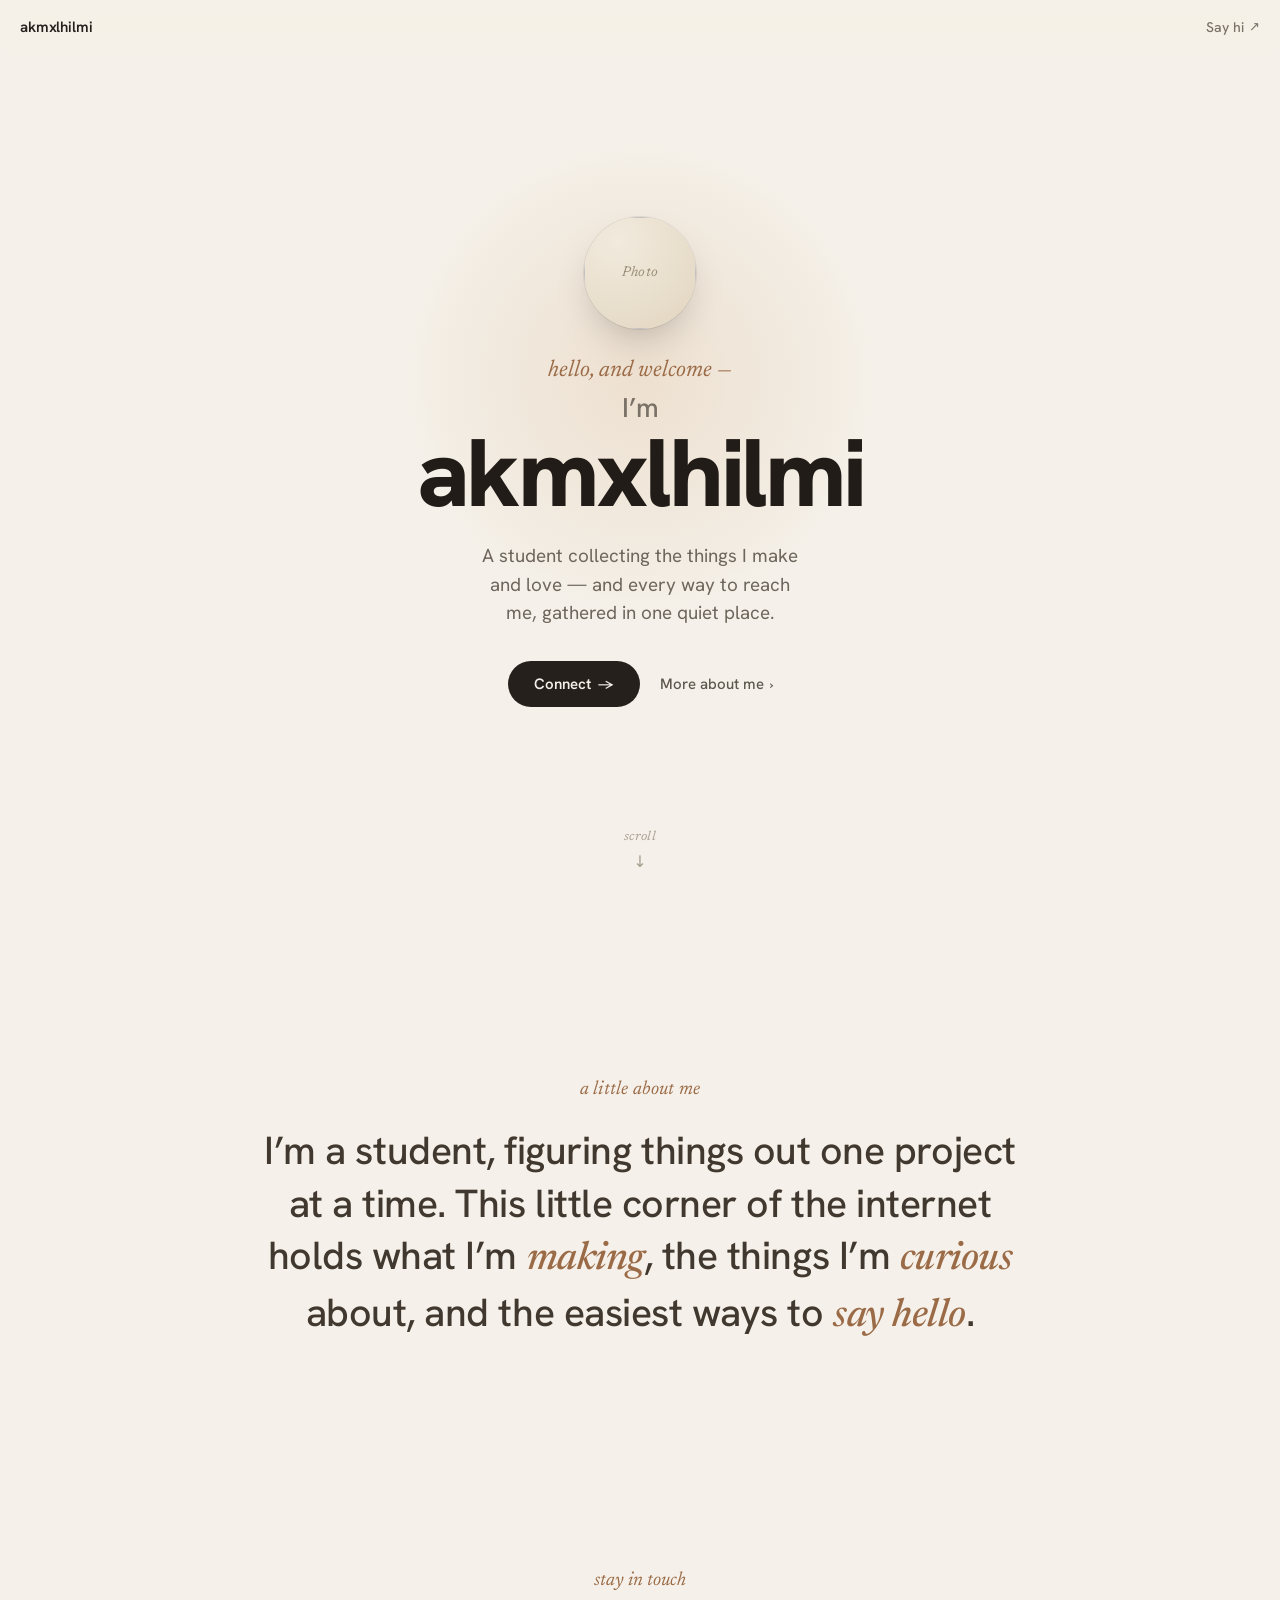
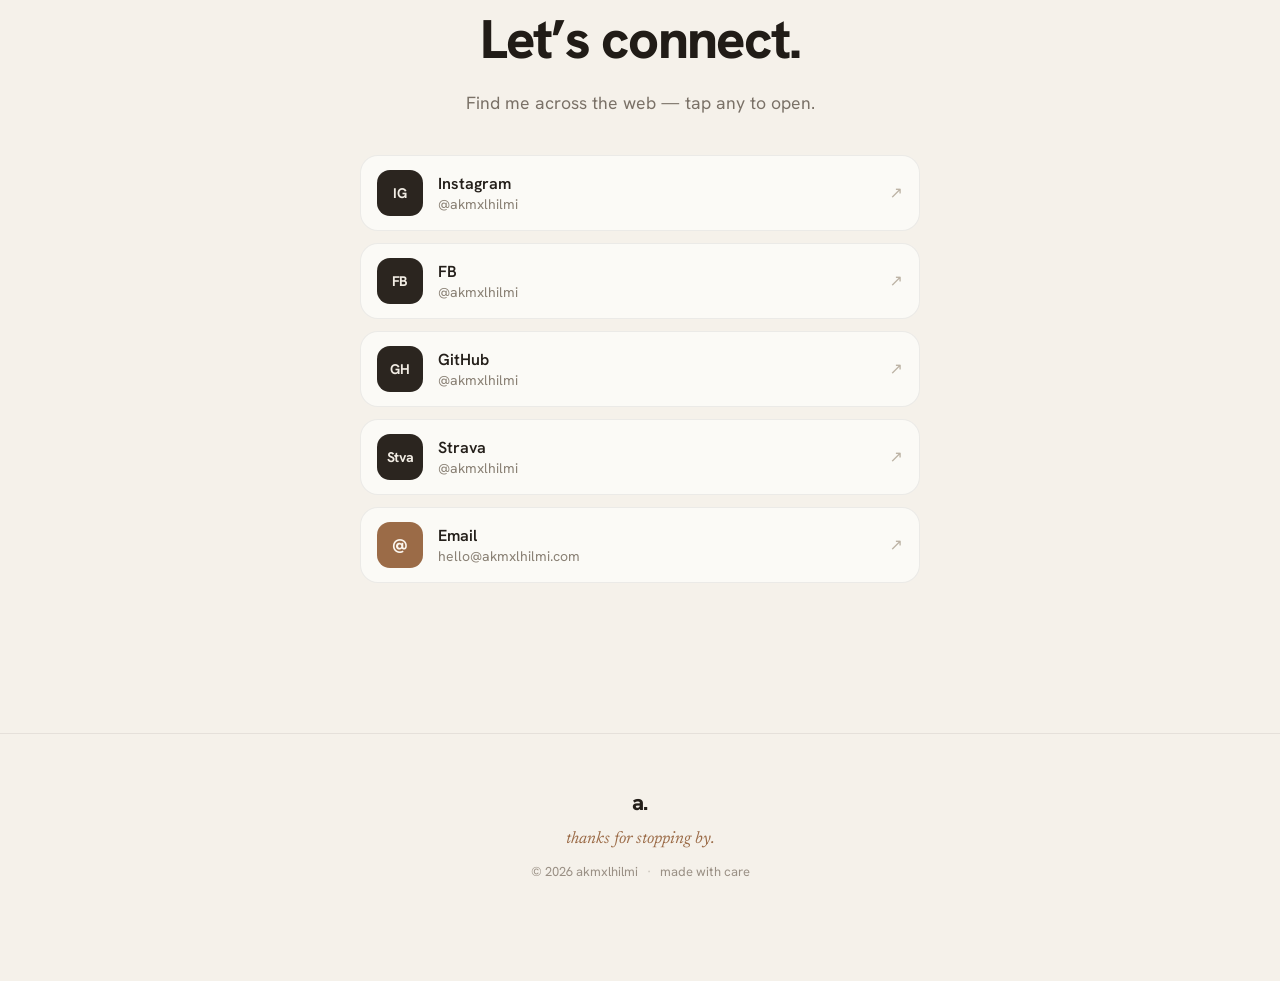
==== commit 27ca6089: "update link" ====
--- a/index.html
+++ b/index.html
@@ -95,10 +95,10 @@
           </div>
 
           <div class="reveal" style="--delay:60ms">
-            <a class="link-row" href="https://x.com/akmxlhilmi" target="_blank" rel="noopener">
-              <span class="link-row__tile">X</span>
+            <a class="link-row" href="https://www.facebook.com/MuhdAkm4/" target="_blank" rel="noopener">
+              <span class="link-row__tile">FB</span>
               <span class="link-row__body">
-                <span class="link-row__label">X</span>
+                <span class="link-row__label">FB</span>
                 <span class="link-row__handle">@akmxlhilmi</span>
               </span>
               <span class="link-row__arrow" aria-hidden="true">&#8599;</span>
@@ -117,17 +117,17 @@
           </div>
 
           <div class="reveal" style="--delay:180ms">
-            <a class="link-row" href="https://www.tiktok.com/@akmxlhilmi" target="_blank" rel="noopener">
-              <span class="link-row__tile">TT</span>
+            <a class="link-row" href="https://www.strava.com/athletes/50010273?share_sig=8D7CB9681755859043" target="_blank" rel="noopener">
+              <span class="link-row__tile">Stva</span>
               <span class="link-row__body">
-                <span class="link-row__label">TikTok</span>
+                <span class="link-row__label">Strava</span>
                 <span class="link-row__handle">@akmxlhilmi</span>
               </span>
               <span class="link-row__arrow" aria-hidden="true">&#8599;</span>
             </a>
           </div>
 
-          <div class="reveal" style="--delay:240ms">
+          <!-- <div class="reveal" style="--delay:240ms">
             <a class="link-row" href="https://linkedin.com/in/akmxlhilmi" target="_blank" rel="noopener">
               <span class="link-row__tile link-row__tile--in">in</span>
               <span class="link-row__body">
@@ -136,10 +136,10 @@
               </span>
               <span class="link-row__arrow" aria-hidden="true">&#8599;</span>
             </a>
-          </div>
+          </div> -->
 
           <div class="reveal" style="--delay:300ms">
-            <a class="link-row" href="mailto:hello@akmxlhilmi.com">
+            <a class="link-row" href="mailto:akmalhilmi244@gmail.com">
               <span class="link-row__tile link-row__tile--accent">@</span>
               <span class="link-row__body">
                 <span class="link-row__label">Email</span>
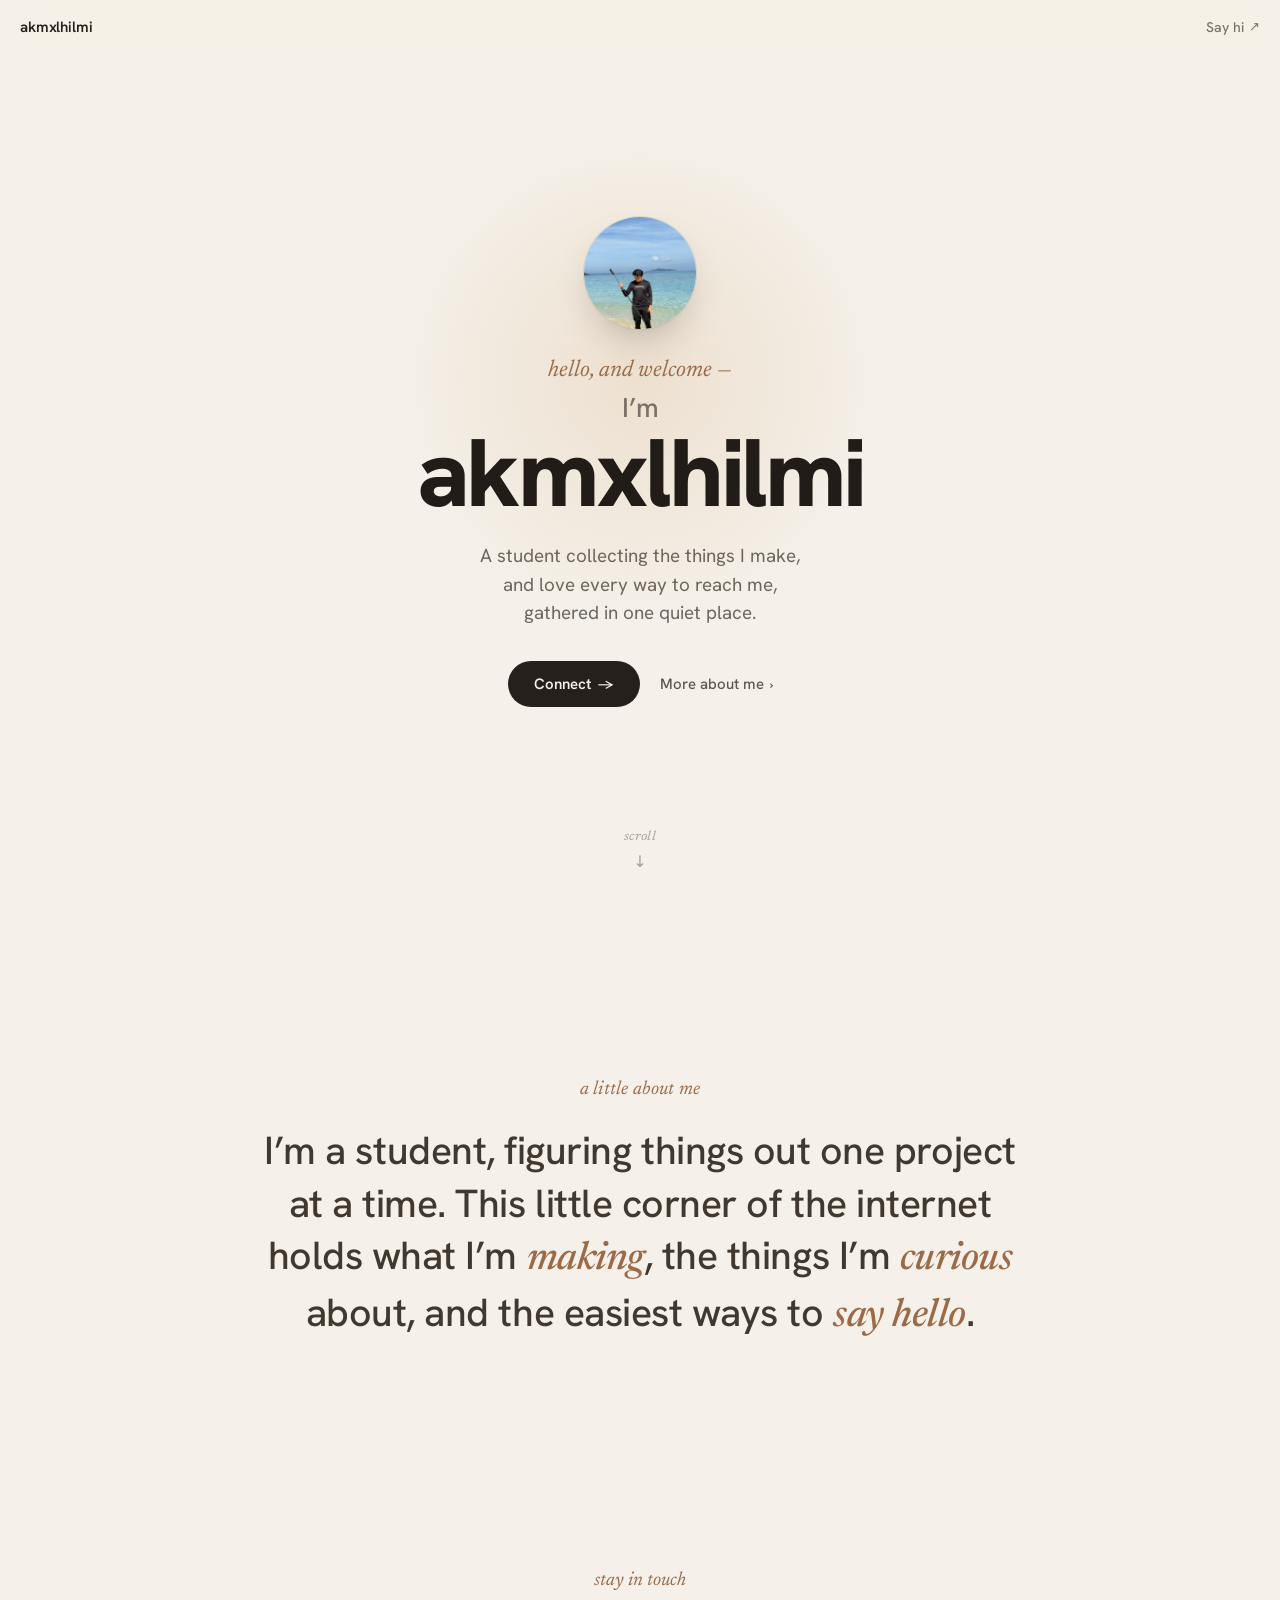
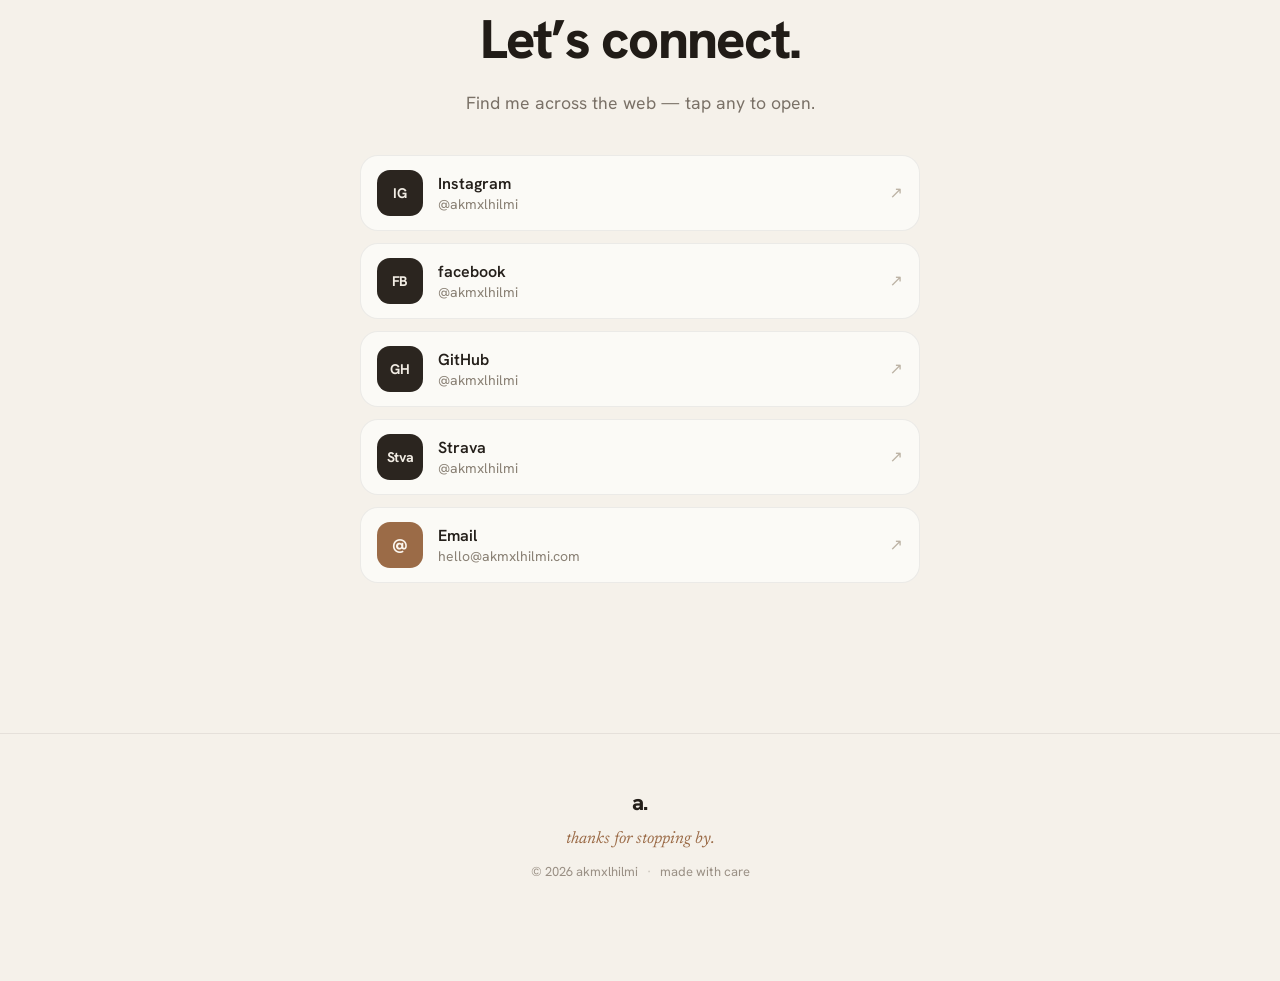
==== commit 2004fc64: "update" ====
--- a/index.html
+++ b/index.html
@@ -37,9 +37,8 @@
       <div class="hero-inner">
         <div class="reveal hero-photo-wrap" style="--delay:0ms">
           <div class="hero-photo-ring">
-            <div id="me-photo" class="photo-slot" role="button" tabindex="0"
-                 aria-label="Profile photo. Click or drop an image to set your own.">
-              <img class="photo-slot__img" alt="" hidden>
+            <div id="me-photo" class="photo-slot">
+              <img class="photo-slot__img" src="photo.jpg">
               <span class="photo-slot__cap">Photo</span>
             </div>
           </div>
@@ -52,7 +51,7 @@
           <span class="hero-title__name">akmxlhilmi</span>
         </h1>
 
-        <p class="reveal hero-lede" style="--delay:250ms">A student collecting the things I make and love &mdash; and every way to reach me, gathered in one quiet place.</p>
+        <p class="reveal hero-lede" style="--delay:250ms">A student collecting the things I make, and love every way to reach me, gathered in one quiet place.</p>
 
         <div class="reveal hero-actions" style="--delay:340ms">
           <a class="btn-primary" href="#connect">Connect <span aria-hidden="true">&#8594;</span></a>
@@ -98,7 +97,7 @@
             <a class="link-row" href="https://www.facebook.com/MuhdAkm4/" target="_blank" rel="noopener">
               <span class="link-row__tile">FB</span>
               <span class="link-row__body">
-                <span class="link-row__label">FB</span>
+                <span class="link-row__label">facebook</span>
                 <span class="link-row__handle">@akmxlhilmi</span>
               </span>
               <span class="link-row__arrow" aria-hidden="true">&#8599;</span>
--- a/styles.css
+++ b/styles.css
@@ -402,17 +402,15 @@
 .footer-top:hover { color: var(--ink); }
 
 /* ----------------------------------------------------------------
-   Photo slot — drag / click to fill
+   Photo slot — fixed
    ---------------------------------------------------------------- */
 .photo-slot {
   position: relative;
   width: 112px;
   height: 112px;
   display: block;
-  cursor: pointer;
   background:
     radial-gradient(120% 120% at 30% 22%, #F1EADD 0%, #E7DCC9 60%, #DED1B9 100%);
-  outline: none;
 }
 .photo-slot__img {
   position: absolute;
@@ -436,11 +434,6 @@
   pointer-events: none;
 }
 .photo-slot.has-image .photo-slot__cap { display: none; }
-.photo-slot:focus-visible { box-shadow: 0 0 0 3px rgba(155, 107, 71, 0.45); }
-.photo-slot.is-drop {
-  box-shadow: 0 0 0 3px rgba(155, 107, 71, 0.6) inset;
-}
-.photo-slot.is-drop .photo-slot__cap { color: var(--accent); }
 
 /* ----------------------------------------------------------------
    Reduced motion
